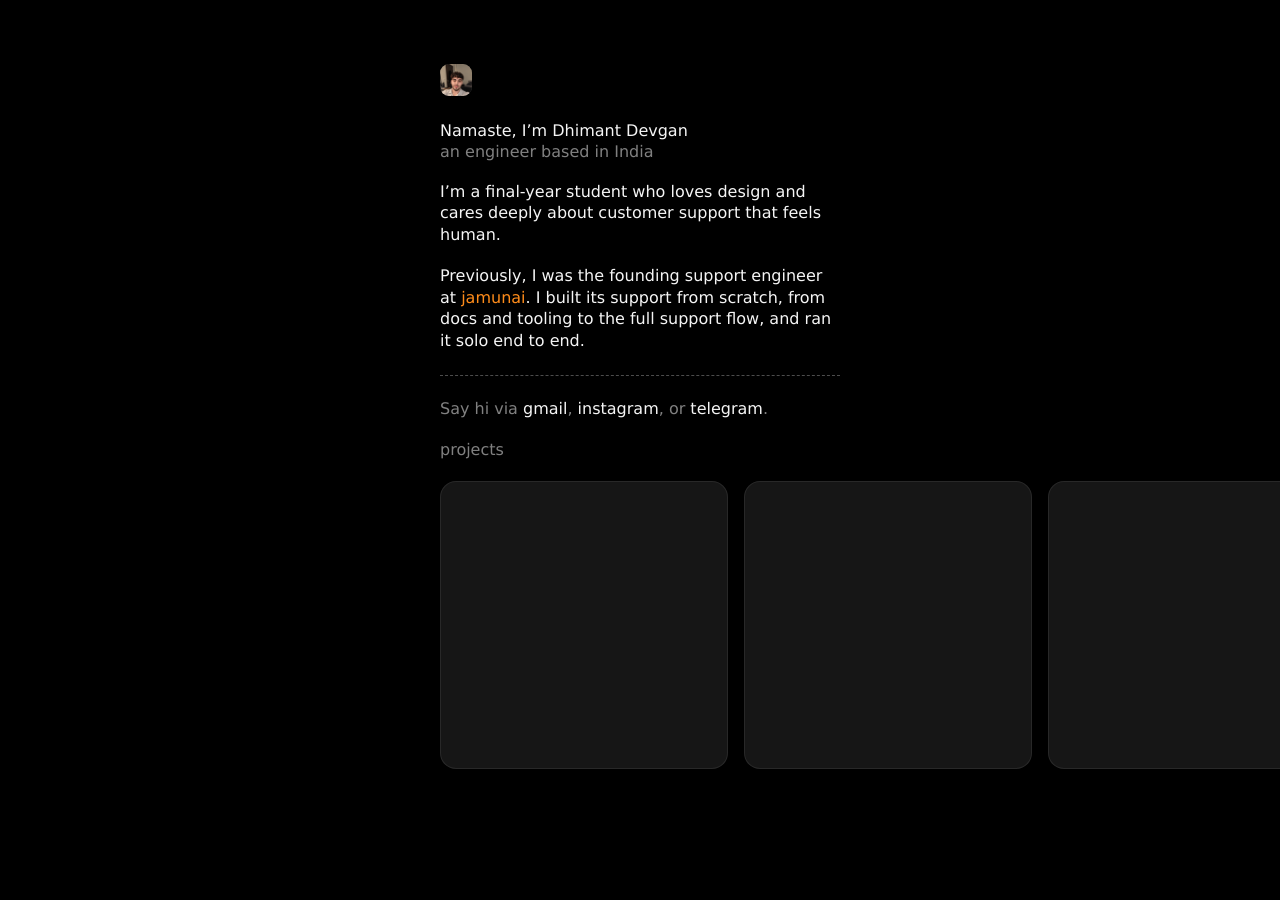
==== index.html @ b5a42923 "Add a horizontally scrollable projects rail Move the divider above the outro and add a project rail " ====
<!doctype html>
<html lang="en">
  <head>
    <meta charset="utf-8" />
    <meta name="viewport" content="width=device-width, initial-scale=1, viewport-fit=cover" />
    <meta name="theme-color" content="#000000" />
    <title>Dhimant Devgan</title>
    <meta name="description" content="Dhimant Devgan is an engineer in India who cares about design and human support experiences." />
    <link rel="icon" href="favicon.svg" type="image/svg+xml" />
    <link rel="stylesheet" href="style.css" />
    <script src="https://support-widget-six.vercel.app/widget/embed.js?v=2026-10-22.2" async
            data-site="site_demo_001"
            data-color="#2563eb"></script>
  </head>
  <body>
    <main class="page">
      <div class="column">
        <div class="avatar" aria-hidden="true" data-hover-preview="photo-preview">
          <img src="photopersonal.jpeg" alt="" />
        </div>
        <header class="intro">
          <h1>Namaste, I&rsquo;m Dhimant Devgan</h1>
          <p class="subtitle">an engineer based in India</p>
        </header>
        <div class="body-copy">
          <p>I&rsquo;m a final-year student who loves design and cares deeply about customer support that feels human.</p>
          <p>Previously, I was the founding support engineer at <a class="c-orange" href="https://jamunai.com" target="_blank" rel="noopener noreferrer" data-hover-preview="jamunai-preview">jamunai</a>. I built its support from scratch, from docs and tooling to the full support flow, and ran it solo end to end.</p>
        </div>

        <hr class="divider" />
        <footer class="outro">
          <p>Say hi via <a href="mailto:dhimantdevgan@gmail.com">gmail</a>, <a href="https://instagram.com/dhimant.devgan" target="_blank" rel="noopener noreferrer">instagram</a>, or <a href="https://t.me/Chop_Suey0" target="_blank" rel="noopener noreferrer">telegram</a>.</p>
        </footer>
        <p class="projects">projects</p>
        <div class="project-rail" aria-label="Projects">
          <div class="project-track">
            <div class="project-card" aria-hidden="true"></div>
            <div class="project-card" aria-hidden="true"></div>
            <div class="project-card" aria-hidden="true"></div>
          </div>
        </div>
      </div>
    </main>
    <div class="hover-preview hover-preview--photo" id="photo-preview" aria-hidden="true">
      <div class="hover-preview-inner">
        <img src="photopersonal.jpeg" alt="" />
      </div>
    </div>
    <div class="hover-preview" id="jamunai-preview" aria-hidden="true">
      <div class="hover-preview-inner">
        <img src="jamunai.jpg" alt="" />
      </div>
    </div>
    <script src="script.js" async></script>
  </body>
</html>
---- style.css ----
:root {
  color-scheme: dark;
  --page: #000;
  --strong: #f5f5f5;
  --muted: rgba(255, 255, 255, 0.5);
  --faint: rgba(255, 255, 255, 0.3);
  --orange: #ff8c1a;
}

* { box-sizing: border-box; }
html, body { min-height: 100%; }
html { background: var(--page); font-family: Geist, Inter, ui-sans-serif, system-ui, -apple-system, "Segoe UI", sans-serif; }
body { margin: 0; background: var(--page); color: var(--strong); font-size: 16px; font-weight: 400; line-height: 1.34; -webkit-font-smoothing: antialiased; text-rendering: geometricPrecision; }
::selection { background: #fff; color: #000; }

a {
  color: inherit;
  text-decoration: none;
  background-image: linear-gradient(currentColor, currentColor);
  background-repeat: no-repeat;
  background-position: 50% 100%;
  background-size: 0 1px;
  transition: background-size 220ms cubic-bezier(0.23, 1, 0.32, 1);
}
a:hover, a:focus-visible { background-size: 100% 1px; }
a:focus-visible { outline: 1px solid currentColor; outline-offset: 3px; }
p, h1, h2, h3 { margin: 0; font-size: inherit; font-weight: 400; line-height: inherit; }

.page { display: flex; justify-content: center; padding: 64px 24px 16px; }
.column { width: 400px; max-width: 100%; }
.avatar { display: grid; place-items: center; width: 32px; height: 32px; margin-bottom: 24px; border-radius: 9px; background: #1c1c1c; box-shadow: inset 0 0 0 1px rgba(255, 255, 255, 0.12); color: var(--strong); font-size: 17px; line-height: 1; overflow: hidden; }
.avatar img { display: block; width: 100%; height: 100%; object-fit: cover; object-position: 50% 35%; }
.subtitle, .muted { color: var(--muted); }
.body-copy { display: flex; flex-direction: column; gap: 20px; margin-top: 18px; }
.c-orange { color: var(--orange); }
.projects { margin-top: 20px; color: var(--muted); }

.project-rail {
  --project-left: max(24px, calc((100vw - 400px) / 2));
  width: 100vw;
  margin-left: calc(50% - 50vw);
  margin-top: 20px;
  padding: 0 24px 4px var(--project-left);
  overflow-x: auto;
  overflow-y: hidden;
  overscroll-behavior-x: contain;
  scrollbar-width: none;
  cursor: grab;
  -webkit-overflow-scrolling: touch;
}
.project-rail::-webkit-scrollbar { display: none; }
.project-rail.is-dragging { cursor: grabbing; }
.project-track { display: flex; gap: 16px; width: max-content; }
.project-card {
  flex: 0 0 auto;
  width: 288px;
  height: 288px;
  border-radius: 16px;
  background: #161616;
  box-shadow: inset 0 0 0 1px rgba(255, 255, 255, 0.08);
}

.divider { border: 0; border-top: 1px dashed var(--faint); margin: 24px 0 22px; }
.outro { color: var(--muted); }
.outro a { color: var(--strong); }

.hover-preview {
  position: fixed;
  top: 0;
  left: 0;
  width: 400px;
  height: 250px;
  pointer-events: none;
  z-index: 100;
  will-change: transform;
}
.hover-preview--photo {
  width: 280px;
  height: 360px;
}
.hover-preview-inner {
  width: 100%;
  height: 100%;
  overflow: hidden;
  border-radius: 12px;
  opacity: 0;
  transform: scale(0.85);
  box-shadow: 0 25px 50px -12px rgba(0, 0, 0, 0.7), 0 0 0 1px rgba(255, 255, 255, 0.1);
  transition: opacity 220ms ease, transform 320ms cubic-bezier(0.23, 1, 0.32, 1);
}
.hover-preview.is-visible .hover-preview-inner { opacity: 1; transform: scale(1); }
.hover-preview img { display: block; width: 100%; height: 100%; object-fit: cover; }

@media (max-width: 560px) {
  .page { padding: 64px 22px; }
}
@media (hover: none), (max-width: 767px) {
  .hover-preview { display: none; }
}
@media (prefers-reduced-motion: reduce) {
  a { transition: none; }
}
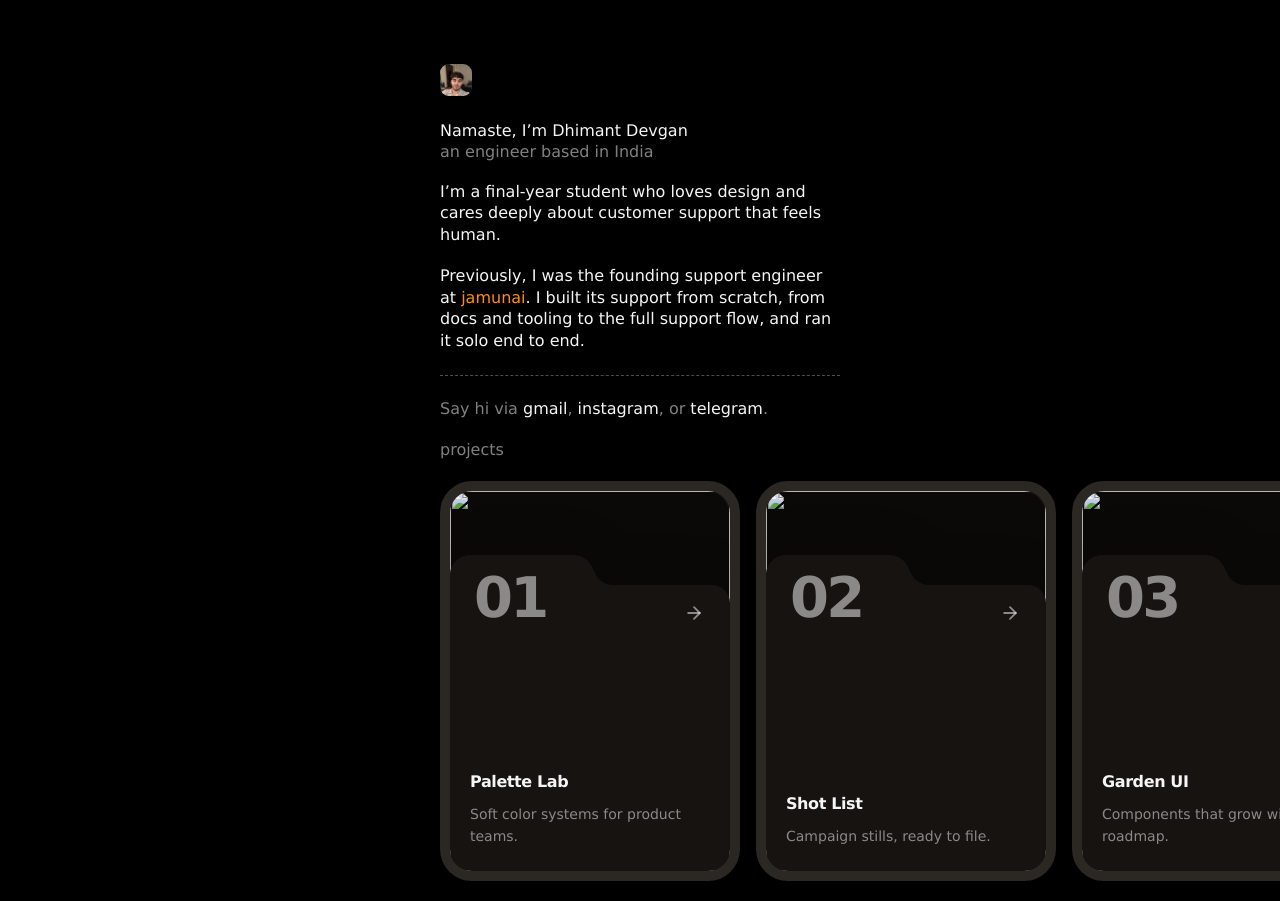
==== commit 665bd4e7: "Replace project placeholders with animated folder cards - Port the uselayouts card-folder design int" ====
--- a/index.html
+++ b/index.html
@@ -34,9 +34,86 @@
         <p class="projects">projects</p>
         <div class="project-rail" aria-label="Projects">
           <div class="project-track">
-            <div class="project-card" aria-hidden="true"></div>
-            <div class="project-card" aria-hidden="true"></div>
-            <div class="project-card" aria-hidden="true"></div>
+            <article class="folder-card">
+              <div class="folder-bg">
+                <img src="https://images.unsplash.com/photo-1557683316-973673baf926?auto=format&amp;fit=crop&amp;w=1200&amp;q=85" alt="" decoding="async" loading="eager" />
+              </div>
+              <div class="folder-object">
+                <div class="folder-object-bob">
+                  <img src="https://raw.githubusercontent.com/Tarikul-Islam-Anik/Animated-Fluent-Emojis/master/Emojis/Activities/Artist%20Palette.png" alt="" decoding="async" loading="eager" />
+                </div>
+              </div>
+              <div class="folder-front" aria-hidden="true">
+                <svg viewBox="0 0 280 380" fill="none" preserveAspectRatio="none">
+                  <path d="M 0,20 C 0,9 9,0 20,0 L 122,0 C 133,0 140,5.5 143.5,15 C 147,24.5 154,30 164,30 L 262,30 C 272,30 280,38 280,48 L 280,380 L 0,380 Z" fill="var(--folder)" />
+                </svg>
+                <span class="folder-number">01</span>
+                <span class="folder-arrow">
+                  <svg viewBox="0 0 24 24" fill="none" stroke-width="2.2" stroke-linecap="round" stroke-linejoin="round">
+                    <line x1="5" y1="12" x2="19" y2="12" />
+                    <polyline points="12 5 19 12 12 19" />
+                  </svg>
+                </span>
+              </div>
+              <div class="folder-copy">
+                <h3>Palette Lab</h3>
+                <p>Soft color systems for product teams.</p>
+              </div>
+            </article>
+
+            <article class="folder-card">
+              <div class="folder-bg">
+                <img src="https://images.unsplash.com/photo-1486312338219-ce68d2c6f44d?auto=format&amp;fit=crop&amp;w=1200&amp;q=85" alt="" decoding="async" loading="eager" />
+              </div>
+              <div class="folder-object">
+                <div class="folder-object-bob">
+                  <img src="https://raw.githubusercontent.com/Tarikul-Islam-Anik/Animated-Fluent-Emojis/master/Emojis/Objects/Camera.png" alt="" decoding="async" loading="eager" />
+                </div>
+              </div>
+              <div class="folder-front" aria-hidden="true">
+                <svg viewBox="0 0 280 380" fill="none" preserveAspectRatio="none">
+                  <path d="M 0,20 C 0,9 9,0 20,0 L 122,0 C 133,0 140,5.5 143.5,15 C 147,24.5 154,30 164,30 L 262,30 C 272,30 280,38 280,48 L 280,380 L 0,380 Z" fill="var(--folder)" />
+                </svg>
+                <span class="folder-number">02</span>
+                <span class="folder-arrow">
+                  <svg viewBox="0 0 24 24" fill="none" stroke-width="2.2" stroke-linecap="round" stroke-linejoin="round">
+                    <line x1="5" y1="12" x2="19" y2="12" />
+                    <polyline points="12 5 19 12 12 19" />
+                  </svg>
+                </span>
+              </div>
+              <div class="folder-copy">
+                <h3>Shot List</h3>
+                <p>Campaign stills, ready to file.</p>
+              </div>
+            </article>
+
+            <article class="folder-card">
+              <div class="folder-bg">
+                <img src="https://images.unsplash.com/photo-1497366216548-37526070297c?auto=format&amp;fit=crop&amp;w=1200&amp;q=85" alt="" decoding="async" loading="eager" />
+              </div>
+              <div class="folder-object">
+                <div class="folder-object-bob">
+                  <img src="https://raw.githubusercontent.com/Tarikul-Islam-Anik/Animated-Fluent-Emojis/master/Emojis/Animals/Potted%20Plant.png" alt="" decoding="async" loading="eager" />
+                </div>
+              </div>
+              <div class="folder-front" aria-hidden="true">
+                <svg viewBox="0 0 280 380" fill="none" preserveAspectRatio="none">
+                  <path d="M 0,20 C 0,9 9,0 20,0 L 122,0 C 133,0 140,5.5 143.5,15 C 147,24.5 154,30 164,30 L 262,30 C 272,30 280,38 280,48 L 280,380 L 0,380 Z" fill="var(--folder)" />
+                </svg>
+                <span class="folder-number">03</span>
+                <span class="folder-arrow">
+                  <svg viewBox="0 0 24 24" fill="none" stroke-width="2.2" stroke-linecap="round" stroke-linejoin="round">
+                    <line x1="5" y1="12" x2="19" y2="12" />
+                    <polyline points="12 5 19 12 12 19" />
+                  </svg>
+                </span>
+              </div>
+              <div class="folder-copy">
+                <h3>Garden UI</h3>
+                <p>Components that grow with your roadmap.</p>
+              </div>
+            </article>
           </div>
         </div>
       </div>
--- a/style.css
+++ b/style.css
@@ -51,13 +51,161 @@
 .project-rail::-webkit-scrollbar { display: none; }
 .project-rail.is-dragging { cursor: grabbing; }
 .project-track { display: flex; gap: 16px; width: max-content; }
-.project-card {
+
+/* Card Folder (uselayouts) ported 1:1: 300x400 card, 10px border, folder front,
+   floating object, 32px radius. Motion springs approximated in CSS. */
+.folder-card {
+  --folder: #161310;
+  --folder-border: #2b2722;
+  --folder-ink: var(--strong);
+  --folder-sub: var(--muted);
+  position: relative;
+  isolation: isolate;
   flex: 0 0 auto;
-  width: 288px;
-  height: 288px;
-  border-radius: 16px;
-  background: #161616;
-  box-shadow: inset 0 0 0 1px rgba(255, 255, 255, 0.08);
+  width: 300px;
+  height: 400px;
+  overflow: hidden;
+  border: 10px solid var(--folder-border);
+  border-radius: 32px;
+  background: #0a0908;
+  box-shadow: 0 24px 48px -28px rgba(0, 0, 0, 0.9), inset 0 0 0 1px rgba(255, 255, 255, 0.05);
+  contain: paint;
+  perspective: 1000px;
+  transform: translateZ(0);
+  backface-visibility: hidden;
+  cursor: pointer;
+  user-select: none;
+  -webkit-user-select: none;
+  transition: border-color 260ms ease;
+}
+.folder-card:hover { border-color: #3a352f; }
+.folder-bg {
+  position: absolute;
+  inset: 0;
+  z-index: 0;
+  overflow: hidden;
+  transform: translateZ(0);
+  will-change: transform;
+  transition: transform 700ms cubic-bezier(0.22, 1.25, 0.36, 1);
+}
+.folder-card:hover .folder-bg { transform: scale(1.09); }
+/* Image box is 280x380 CSS px. Supply 560x760 (2x) or 840x1140 (3x) art and
+   keep the subject in the top ~40%: 64px shows at rest, 164px on hover. */
+.folder-bg img { display: block; width: 100%; height: 100%; object-fit: cover; pointer-events: none; user-select: none; filter: brightness(0.95) saturate(0.9); }
+
+.folder-object {
+  position: absolute;
+  top: 130px;
+  left: 50%;
+  z-index: 10;
+  display: flex;
+  justify-content: center;
+  width: 230px;
+  pointer-events: none;
+  transform: translateX(-50%) translateY(0) scale(0.96);
+  transform-origin: center;
+  will-change: transform;
+  transition: transform 600ms cubic-bezier(0.22, 1.3, 0.36, 1);
+}
+.folder-card:hover .folder-object { transform: translateX(-50%) translateY(-72px) scale(1.08); }
+.folder-object-bob { display: flex; align-items: center; justify-content: center; animation: folder-bob 4.8s ease-in-out infinite; }
+.folder-object img {
+  display: block;
+  width: auto;
+  height: 176px;
+  max-width: 180px;
+  object-fit: contain;
+  pointer-events: none;
+  user-select: none;
+  filter: drop-shadow(0 18px 24px rgba(0, 0, 0, 0.2));
+}
+
+.folder-front {
+  position: absolute;
+  top: 64px;
+  left: 0;
+  right: 0;
+  z-index: 20;
+  height: 380px;
+  color: var(--folder-ink);
+  pointer-events: none;
+  transform: translateY(0);
+  will-change: transform;
+  transition: transform 600ms cubic-bezier(0.22, 1.3, 0.36, 1);
+}
+.folder-card:hover .folder-front { transform: translateY(100px); }
+.folder-front > svg {
+  position: absolute;
+  inset: 0;
+  width: 100%;
+  height: 100%;
+  filter: drop-shadow(0 -10px 20px rgba(0, 0, 0, 0.15));
+}
+.folder-number {
+  position: absolute;
+  top: 16px;
+  left: 24px;
+  font-size: 3.5rem;
+  font-weight: 700;
+  line-height: 1;
+  letter-spacing: -0.05em;
+  font-variant-numeric: tabular-nums;
+  color: var(--muted);
+  user-select: none;
+  transition: color 220ms ease;
+}
+.folder-card:hover .folder-number { color: var(--folder-ink); }
+.folder-arrow {
+  position: absolute;
+  top: 46px;
+  right: 24px;
+  display: flex;
+  align-items: center;
+  justify-content: center;
+  width: 24px;
+  height: 24px;
+  color: var(--muted);
+  transform: translateX(0) scale(1);
+  will-change: transform;
+  transition: transform 500ms cubic-bezier(0.22, 1.4, 0.36, 1), color 220ms ease;
+}
+.folder-card:hover .folder-arrow { color: var(--folder-ink); transform: translateX(4px) scale(1.15); }
+.folder-arrow svg { width: 20px; height: 20px; stroke: currentColor; pointer-events: none; }
+
+.folder-copy {
+  position: absolute;
+  right: 0;
+  bottom: 0;
+  left: 0;
+  z-index: 30;
+  display: flex;
+  flex-direction: column;
+  gap: 8px;
+  padding: 20px 20px 22px;
+  color: var(--folder-ink);
+  pointer-events: none;
+}
+.folder-copy h3 {
+  color: var(--folder-ink);
+  font-size: 16px;
+  font-weight: 600;
+  line-height: 28px;
+  letter-spacing: -0.025em;
+  user-select: none;
+}
+.folder-copy p {
+  color: var(--folder-sub);
+  font-size: 14px;
+  font-weight: 400;
+  line-height: 1.625;
+  user-select: none;
+}
+
+@keyframes folder-bob {
+  0%, 100% { transform: translateY(0) rotate(0deg); }
+  33.3% { transform: translateY(-4px) rotate(1.5deg); }
+  50% { transform: translateY(-6px) rotate(0deg); }
+  66.7% { transform: translateY(-4px) rotate(-1.5deg); }
 }
 
 .divider { border: 0; border-top: 1px dashed var(--faint); margin: 24px 0 22px; }
@@ -99,4 +247,6 @@
 }
 @media (prefers-reduced-motion: reduce) {
   a { transition: none; }
-}
+  .folder-bg, .folder-object, .folder-front, .folder-arrow { transition: none; }
+  .folder-object-bob { animation: none; }
+}
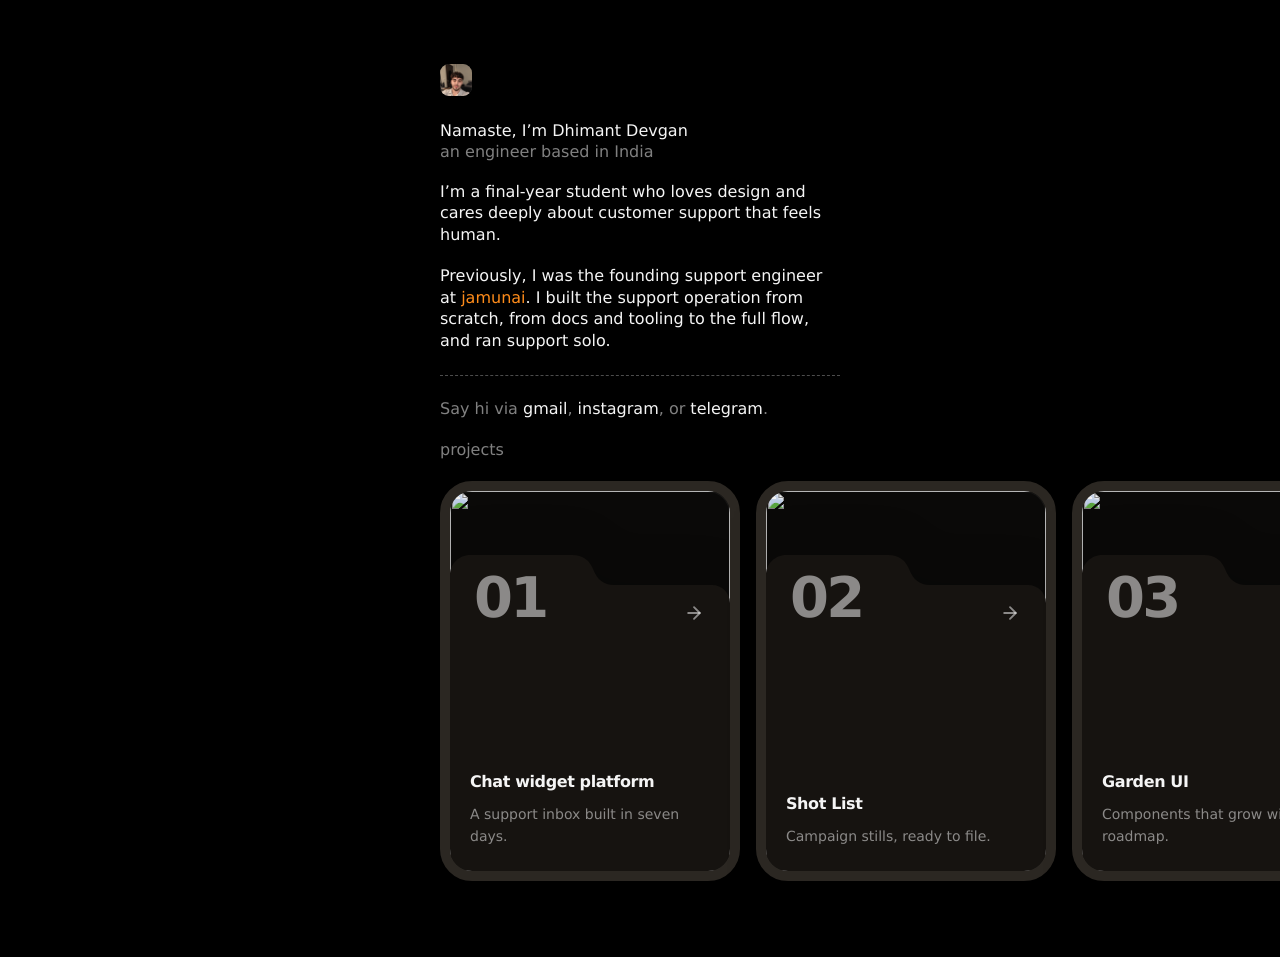
==== commit 0deed9d2: "Add a text-only project page to the chat widget folder - Clicking the first folder crossfades the ra" ====
--- a/index.html
+++ b/index.html
@@ -24,7 +24,7 @@
         </header>
         <div class="body-copy">
           <p>I&rsquo;m a final-year student who loves design and cares deeply about customer support that feels human.</p>
-          <p>Previously, I was the founding support engineer at <a class="c-orange" href="https://jamunai.com" target="_blank" rel="noopener noreferrer" data-hover-preview="jamunai-preview">jamunai</a>. I built its support from scratch, from docs and tooling to the full support flow, and ran it solo end to end.</p>
+          <p>Previously, I was the founding support engineer at <a class="c-orange" href="https://jamunai.com" target="_blank" rel="noopener noreferrer" data-hover-preview="jamunai-preview">jamunai</a>. I built the support operation from scratch, from docs and tooling to the full flow, and ran support solo.</p>
         </div>
 
         <hr class="divider" />
@@ -32,15 +32,16 @@
           <p>Say hi via <a href="mailto:dhimantdevgan@gmail.com">gmail</a>, <a href="https://instagram.com/dhimant.devgan" target="_blank" rel="noopener noreferrer">instagram</a>, or <a href="https://t.me/Chop_Suey0" target="_blank" rel="noopener noreferrer">telegram</a>.</p>
         </footer>
         <p class="projects">projects</p>
+        <div class="projects-stage" data-view="rail">
         <div class="project-rail" aria-label="Projects">
           <div class="project-track">
-            <article class="folder-card">
+            <article class="folder-card folder-card--linked">
               <div class="folder-bg">
                 <img src="https://images.unsplash.com/photo-1557683316-973673baf926?auto=format&amp;fit=crop&amp;w=1200&amp;q=85" alt="" decoding="async" loading="eager" />
               </div>
               <div class="folder-object">
                 <div class="folder-object-bob">
-                  <img src="https://raw.githubusercontent.com/Tarikul-Islam-Anik/Animated-Fluent-Emojis/master/Emojis/Activities/Artist%20Palette.png" alt="" decoding="async" loading="eager" />
+                  <img src="https://raw.githubusercontent.com/Tarikul-Islam-Anik/Animated-Fluent-Emojis/master/Emojis/Objects/Laptop.png" alt="" decoding="async" loading="eager" />
                 </div>
               </div>
               <div class="folder-front" aria-hidden="true">
@@ -56,9 +57,10 @@
                 </span>
               </div>
               <div class="folder-copy">
-                <h3>Palette Lab</h3>
-                <p>Soft color systems for product teams.</p>
+                <h3>Chat widget platform</h3>
+                <p>A support inbox built in seven days.</p>
               </div>
+              <button class="folder-open" type="button" aria-label="Read about the chat widget platform"></button>
             </article>
 
             <article class="folder-card">
@@ -116,6 +118,31 @@
             </article>
           </div>
         </div>
+
+          <section class="project-detail" aria-label="Chat widget platform">
+            <div class="project-detail-head">
+              <button class="project-back" type="button">
+                <svg viewBox="0 0 24 24" fill="none" stroke="currentColor" stroke-width="1.8" stroke-linecap="round" stroke-linejoin="round" aria-hidden="true">
+                  <path d="M9 14 4 9l5-5" />
+                  <path d="M4 9h10.5a5.5 5.5 0 0 1 0 11H11" />
+                </svg>
+                <span>Back</span>
+              </button>
+              <h3 class="project-detail-title">
+                <a href="https://support-widget-six.vercel.app" target="_blank" rel="noopener noreferrer">
+                  Chat widget platform
+                  <svg viewBox="0 0 24 24" fill="none" stroke="currentColor" stroke-width="2" stroke-linecap="round" stroke-linejoin="round" aria-hidden="true">
+                    <path d="M7 17 17 7" />
+                    <path d="M8 7h9v9" />
+                  </svg>
+                </a>
+              </h3>
+            </div>
+            <hr class="divider" />
+            <p class="project-detail-copy">Inbox tools like Intercom charge around $50 a month, and most of the paid features sat unused. My last role was part internship, part job, part project, depending on who you ask, and I built a replacement in seven days.</p>
+            <p class="project-detail-copy">The result is a chat widget that drops onto any site, plus the dashboard I answered from. The widget and dashboard cover the whole conversation: live messages, typing indicators, read receipts, attachments, visitor context like country and browser, tags and topics, canned replies, suggested questions, a welcome message, CSAT, and starting or closing a chat. The new setup replaced the paid inbox, and the bubble in the corner of this page is the same widget.</p>
+          </section>
+        </div>
       </div>
     </main>
     <div class="hover-preview hover-preview--photo" id="photo-preview" aria-hidden="true">
--- a/style.css
+++ b/style.css
@@ -208,6 +208,92 @@
   66.7% { transform: translateY(-4px) rotate(-1.5deg); }
 }
 
+/* Project detail: the rail fades out, the text fades up in the same space. */
+.projects-stage { position: relative; min-height: 400px; }
+
+.folder-open {
+  position: absolute;
+  inset: 0;
+  z-index: 40;
+  padding: 0;
+  border: 0;
+  border-radius: 22px;
+  background: transparent;
+  cursor: pointer;
+}
+.folder-open:focus-visible { outline: none; }
+.folder-card:has(.folder-open:focus-visible) { outline: 2px solid rgba(255, 255, 255, 0.7); outline-offset: 3px; }
+
+.project-rail {
+  transition: opacity 220ms ease, transform 240ms cubic-bezier(0.22, 1, 0.36, 1), visibility 0s linear 0s;
+}
+.projects-stage[data-view="detail"] .project-rail {
+  opacity: 0;
+  visibility: hidden;
+  transform: translateY(-6px);
+  pointer-events: none;
+  transition: opacity 200ms ease, transform 200ms ease, visibility 0s linear 200ms;
+}
+
+.project-detail {
+  position: absolute;
+  top: 0;
+  left: 0;
+  right: 0;
+  z-index: 2;
+  opacity: 0;
+  visibility: hidden;
+  transform: translateY(10px);
+  pointer-events: none;
+  transition: opacity 220ms ease, transform 260ms cubic-bezier(0.22, 1, 0.36, 1), visibility 0s linear 260ms;
+}
+.projects-stage[data-view="detail"] .project-detail {
+  opacity: 1;
+  visibility: visible;
+  transform: none;
+  pointer-events: auto;
+  transition: opacity 260ms ease 60ms, transform 300ms cubic-bezier(0.22, 1, 0.36, 1) 60ms, visibility 0s;
+}
+
+.project-detail-head { display: flex; align-items: center; gap: 14px; flex-wrap: wrap; }
+.project-back {
+  display: inline-flex;
+  align-items: center;
+  gap: 7px;
+  padding: 7px 12px;
+  border: 1px solid rgba(255, 255, 255, 0.18);
+  border-radius: 8px;
+  background: transparent;
+  color: var(--strong);
+  font: inherit;
+  font-size: 13px;
+  line-height: 1;
+  cursor: pointer;
+  transition: background-color 160ms ease, border-color 160ms ease;
+}
+.project-back:hover { background: rgba(255, 255, 255, 0.06); border-color: rgba(255, 255, 255, 0.28); }
+.project-back:focus-visible { outline: 1px solid var(--strong); outline-offset: 3px; }
+.project-back svg { width: 15px; height: 15px; }
+
+.project-detail-title {
+  font-size: 18px;
+  font-weight: 500;
+  line-height: 1.2;
+  letter-spacing: -0.01em;
+  color: var(--strong);
+}
+.project-detail-title a { display: inline-flex; align-items: center; gap: 5px; }
+.project-detail-title svg {
+  width: 14px;
+  height: 14px;
+  opacity: 0.55;
+  transition: opacity 160ms ease, transform 220ms cubic-bezier(0.22, 1, 0.36, 1);
+}
+.project-detail-title a:hover svg { opacity: 1; transform: translate(2px, -2px); }
+.project-detail .divider { margin: 18px 0; }
+.project-detail-copy { font-size: 16px; line-height: 1.5; color: var(--strong); }
+.project-detail-copy + .project-detail-copy { margin-top: 14px; }
+
 .divider { border: 0; border-top: 1px dashed var(--faint); margin: 24px 0 22px; }
 .outro { color: var(--muted); }
 .outro a { color: var(--strong); }
@@ -249,4 +335,5 @@
   a { transition: none; }
   .folder-bg, .folder-object, .folder-front, .folder-arrow { transition: none; }
   .folder-object-bob { animation: none; }
-}
+  .project-rail, .project-detail { transition: none; }
+}
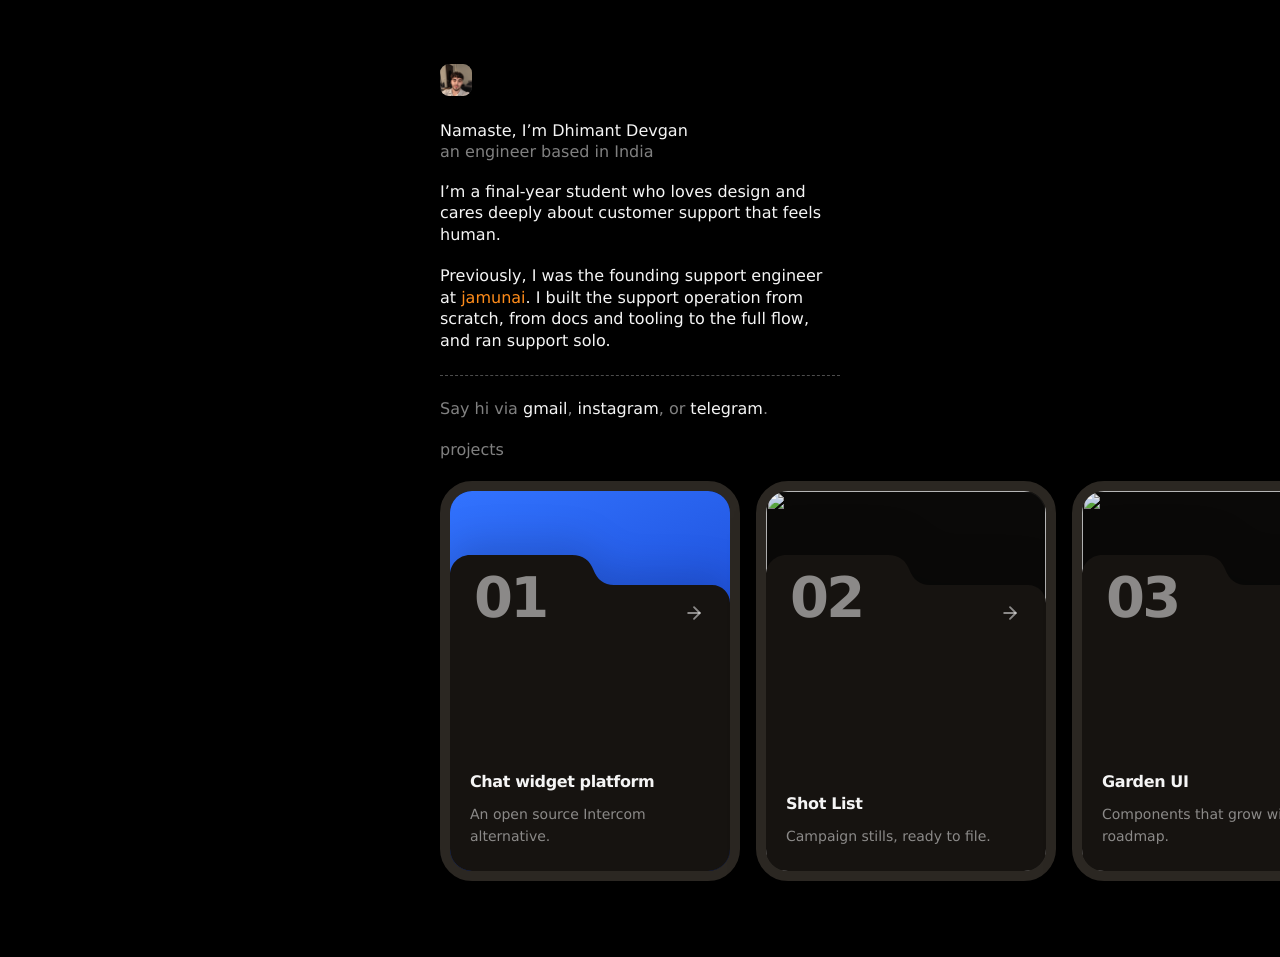
==== commit 6b4d7ba0: "Use the chat bubble artwork on the first folder - Add 3dfirst.png with the black background keyed ou" ====
--- a/index.html
+++ b/index.html
@@ -36,12 +36,10 @@
         <div class="project-rail" aria-label="Projects">
           <div class="project-track">
             <article class="folder-card folder-card--linked">
-              <div class="folder-bg">
-                <img src="https://images.unsplash.com/photo-1557683316-973673baf926?auto=format&amp;fit=crop&amp;w=1200&amp;q=85" alt="" decoding="async" loading="eager" />
-              </div>
+              <div class="folder-bg"></div>
               <div class="folder-object">
                 <div class="folder-object-bob">
-                  <img src="https://raw.githubusercontent.com/Tarikul-Islam-Anik/Animated-Fluent-Emojis/master/Emojis/Objects/Laptop.png" alt="" decoding="async" loading="eager" />
+                  <img src="3dfirst.png" alt="" decoding="async" loading="eager" />
                 </div>
               </div>
               <div class="folder-front" aria-hidden="true">
@@ -58,7 +56,7 @@
               </div>
               <div class="folder-copy">
                 <h3>Chat widget platform</h3>
-                <p>A support inbox built in seven days.</p>
+                <p>An open source Intercom alternative.</p>
               </div>
               <button class="folder-open" type="button" aria-label="Read about the chat widget platform"></button>
             </article>
--- a/style.css
+++ b/style.css
@@ -93,6 +93,24 @@
    keep the subject in the top ~40%: 64px shows at rest, 164px on hover. */
 .folder-bg img { display: block; width: 100%; height: 100%; object-fit: cover; pointer-events: none; user-select: none; filter: brightness(0.95) saturate(0.9); }
 
+/* First folder: the widget's own bubble on the brand blue. */
+.folder-card--linked .folder-bg {
+  background: linear-gradient(155deg, #3273ff 0%, #1d4ed8 55%, #102a7a 100%);
+}
+.folder-card--linked .folder-object img {
+  width: 190px;
+  height: auto;
+  max-width: 190px;
+}
+/* The linked folder opens further on hover, giving the bubble room to sit
+   lower without clipping against the card top. */
+.folder-card.folder-card--linked:hover .folder-front {
+  transform: translateY(130px);
+}
+.folder-card.folder-card--linked:hover .folder-object {
+  transform: translateX(-50%) translateY(-95px) scale(1.08);
+}
+
 .folder-object {
   position: absolute;
   top: 130px;
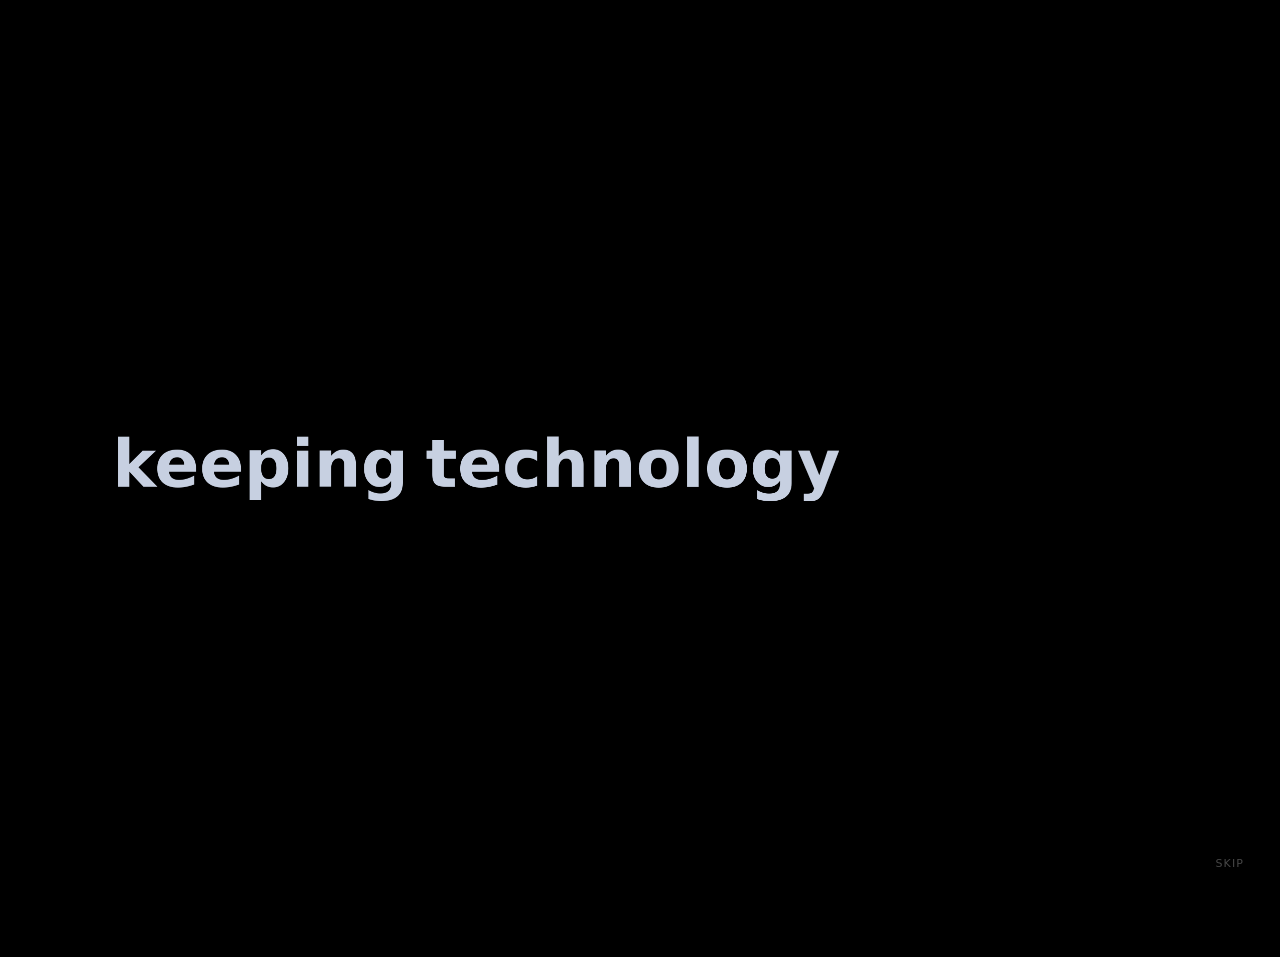
==== commit 67dc9d11: "Add a first-visit kinetic type intro A canvas loop types "keeping technology human" word by word on " ====
--- a/index.html
+++ b/index.html
@@ -8,6 +8,20 @@
     <meta name="description" content="Dhimant Devgan is an engineer in India who cares about design and human support experiences." />
     <link rel="icon" href="favicon.svg" type="image/svg+xml" />
     <link rel="stylesheet" href="style.css" />
+    <link rel="stylesheet" href="intro.css" />
+    <script>
+      (function () {
+        var key = "dd-intro-seen-v1";
+        var root = document.documentElement;
+        var seen = false;
+        try { seen = localStorage.getItem(key) === "1"; } catch (e) {}
+        if (seen) return;
+        root.classList.add("intro-on");
+        setTimeout(function () {
+          if (!window.__introStarted) root.classList.remove("intro-on");
+        }, 6000);
+      })();
+    </script>
     <script src="https://support-widget-six.vercel.app/widget/embed.js?v=2026-10-22.2" async
             data-site="site_demo_001"
             data-color="#2563eb"></script>
@@ -127,7 +141,7 @@
                 <span>Back</span>
               </button>
               <h3 class="project-detail-title">
-                <a href="https://support-widget-six.vercel.app" target="_blank" rel="noopener noreferrer">
+                <a href="https://support-widget-six.vercel.app/demo" target="_blank" rel="noopener noreferrer">
                   Chat widget platform
                   <svg viewBox="0 0 24 24" fill="none" stroke="currentColor" stroke-width="2" stroke-linecap="round" stroke-linejoin="round" aria-hidden="true">
                     <path d="M7 17 17 7" />
@@ -153,6 +167,7 @@
         <img src="jamunai.jpg" alt="" />
       </div>
     </div>
-    <script src="script.js" async></script>
+    <script src="intro.js"></script>
+    <script src="script.js?v=2" async></script>
   </body>
 </html>
--- a/intro.css
+++ b/intro.css
@@ -0,0 +1,110 @@
+/* First-visit kinetic type intro.
+   Shown once per browser; the page underneath stays hidden until it resolves.
+   Everything is black-on-black, so only the type is ever visible. */
+
+html.intro-on,
+html.intro-on body {
+  overflow: hidden;
+}
+
+html.intro-on .page,
+html.intro-on .hover-preview {
+  opacity: 0;
+}
+
+html.intro-reveal .page {
+  animation: intro-page-in 900ms cubic-bezier(0.22, 1, 0.36, 1) both;
+}
+
+html.intro-reveal .hover-preview {
+  animation: intro-fade-in 700ms ease both;
+}
+
+@keyframes intro-page-in {
+  from {
+    opacity: 0;
+    transform: translateY(8px);
+  }
+  to {
+    opacity: 1;
+    transform: none;
+  }
+}
+
+@keyframes intro-fade-in {
+  from { opacity: 0; }
+  to { opacity: 1; }
+}
+
+.dd-intro {
+  position: fixed;
+  inset: 0;
+  z-index: 9999;
+  background: #000;
+  opacity: 1;
+  overflow: hidden;
+  transition: opacity 800ms cubic-bezier(0.33, 1, 0.68, 1);
+  will-change: opacity;
+}
+
+.dd-intro--out {
+  opacity: 0;
+  pointer-events: none;
+}
+
+.dd-intro-stage {
+  position: absolute;
+  inset: 0;
+}
+
+.dd-intro-canvas {
+  display: block;
+  width: 100%;
+  height: 100%;
+}
+
+.dd-intro-skip {
+  position: absolute;
+  right: 26px;
+  bottom: 20px;
+  appearance: none;
+  border: 0;
+  padding: 8px 10px;
+  background: transparent;
+  color: rgba(255, 255, 255, 0.28);
+  font: inherit;
+  font-size: 11px;
+  letter-spacing: 0.1em;
+  text-transform: uppercase;
+  cursor: pointer;
+  opacity: 0;
+  animation: intro-skip-in 700ms ease 900ms both;
+  transition: color 200ms ease;
+}
+
+.dd-intro-skip:hover,
+.dd-intro-skip:focus-visible {
+  color: rgba(255, 255, 255, 0.8);
+}
+
+.dd-intro-skip:focus-visible {
+  outline: 1px solid rgba(255, 255, 255, 0.45);
+  outline-offset: 2px;
+}
+
+@keyframes intro-skip-in {
+  from { opacity: 0; }
+  to { opacity: 1; }
+}
+
+@media (prefers-reduced-motion: reduce) {
+  .dd-intro,
+  .dd-intro-skip {
+    transition-duration: 250ms !important;
+    animation-duration: 1ms !important;
+  }
+  html.intro-reveal .page,
+  html.intro-reveal .hover-preview {
+    animation-duration: 1ms !important;
+  }
+}
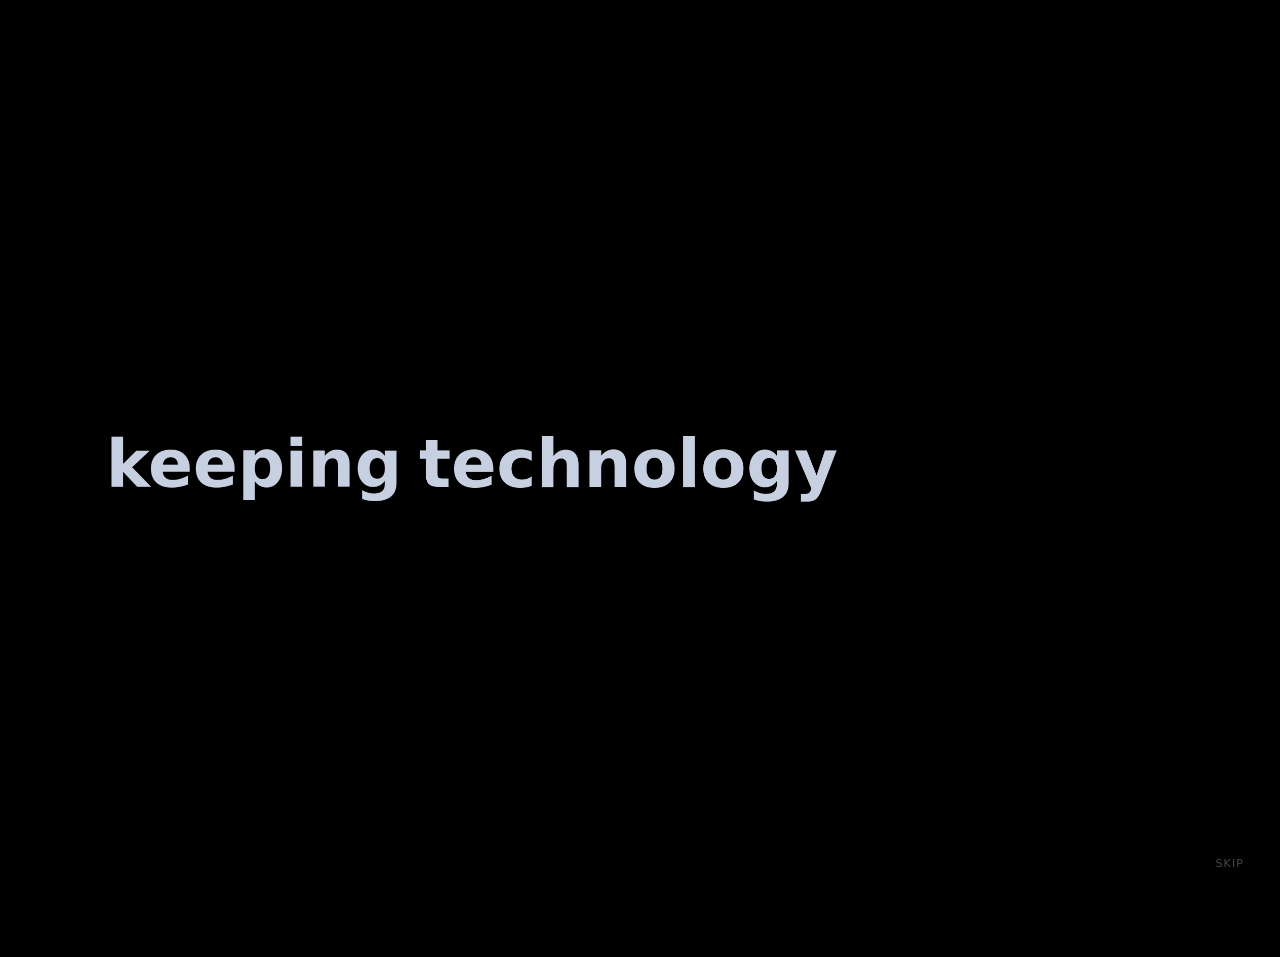
==== commit bb576420: "Let the intro be replayed Bump the seen flag so the updated intro shows again, and allow ?intro=1 to" ====
--- a/index.html
+++ b/index.html
@@ -11,10 +11,11 @@
     <link rel="stylesheet" href="intro.css" />
     <script>
       (function () {
-        var key = "dd-intro-seen-v1";
+        var key = "dd-intro-seen-v2";
         var root = document.documentElement;
         var seen = false;
-        try { seen = localStorage.getItem(key) === "1"; } catch (e) {}
+        if (/[?&]intro=1\b/.test(location.search)) seen = false;
+        else { try { seen = localStorage.getItem(key) === "1"; } catch (e) {} }
         if (seen) return;
         root.classList.add("intro-on");
         setTimeout(function () {
--- a/intro.css
+++ b/intro.css
@@ -8,16 +8,19 @@
 }
 
 html.intro-on .page,
-html.intro-on .hover-preview {
-  opacity: 0;
+html.intro-on .hover-preview,
+html.intro-on .chat-platform-widget {
+  opacity: 0 !important;
+  visibility: hidden !important;
 }
 
 html.intro-reveal .page {
-  animation: intro-page-in 900ms cubic-bezier(0.22, 1, 0.36, 1) both;
+  animation: intro-page-in 620ms cubic-bezier(0.22, 1, 0.36, 1) both;
 }
 
-html.intro-reveal .hover-preview {
-  animation: intro-fade-in 700ms ease both;
+html.intro-reveal .hover-preview,
+html.intro-reveal .chat-platform-widget {
+  animation: intro-fade-in 620ms ease both;
 }
 
 @keyframes intro-page-in {
@@ -43,7 +46,7 @@
   background: #000;
   opacity: 1;
   overflow: hidden;
-  transition: opacity 800ms cubic-bezier(0.33, 1, 0.68, 1);
+  transition: opacity 460ms cubic-bezier(0.33, 1, 0.68, 1);
   will-change: opacity;
 }
 
